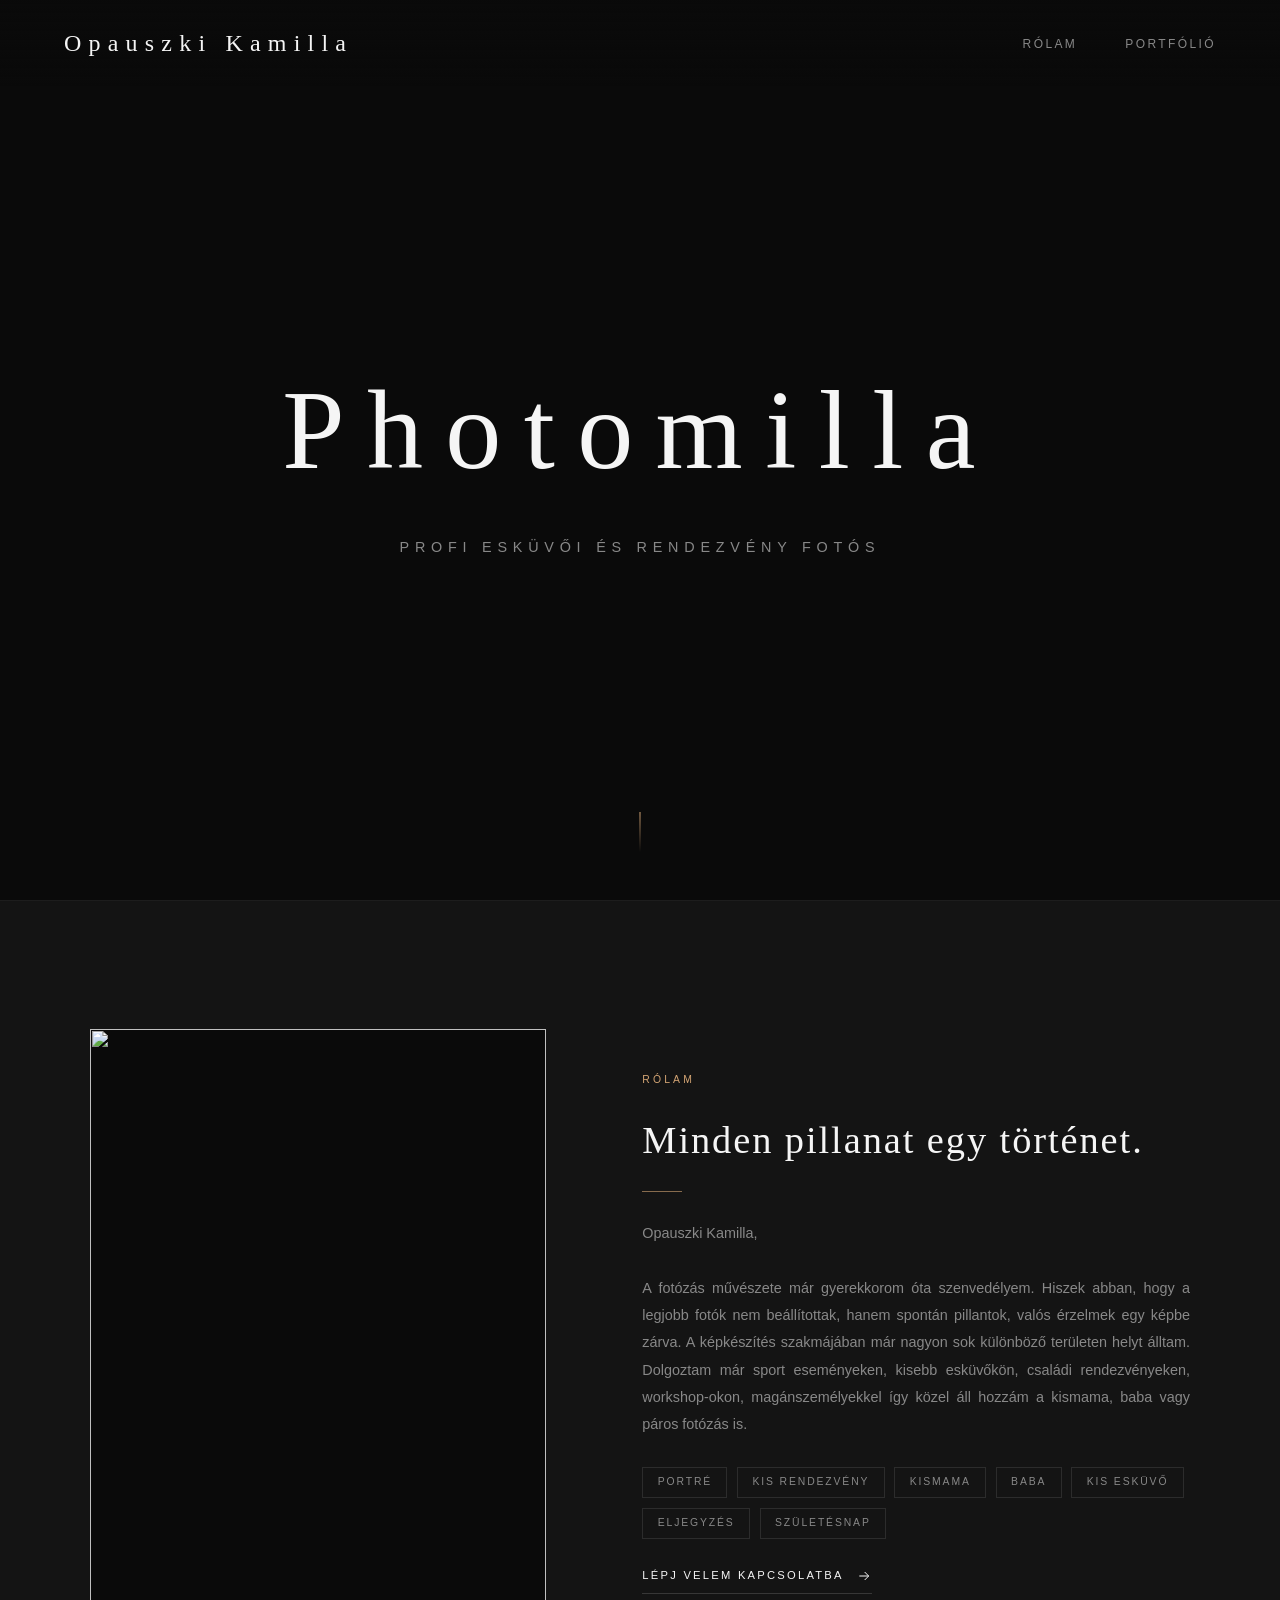
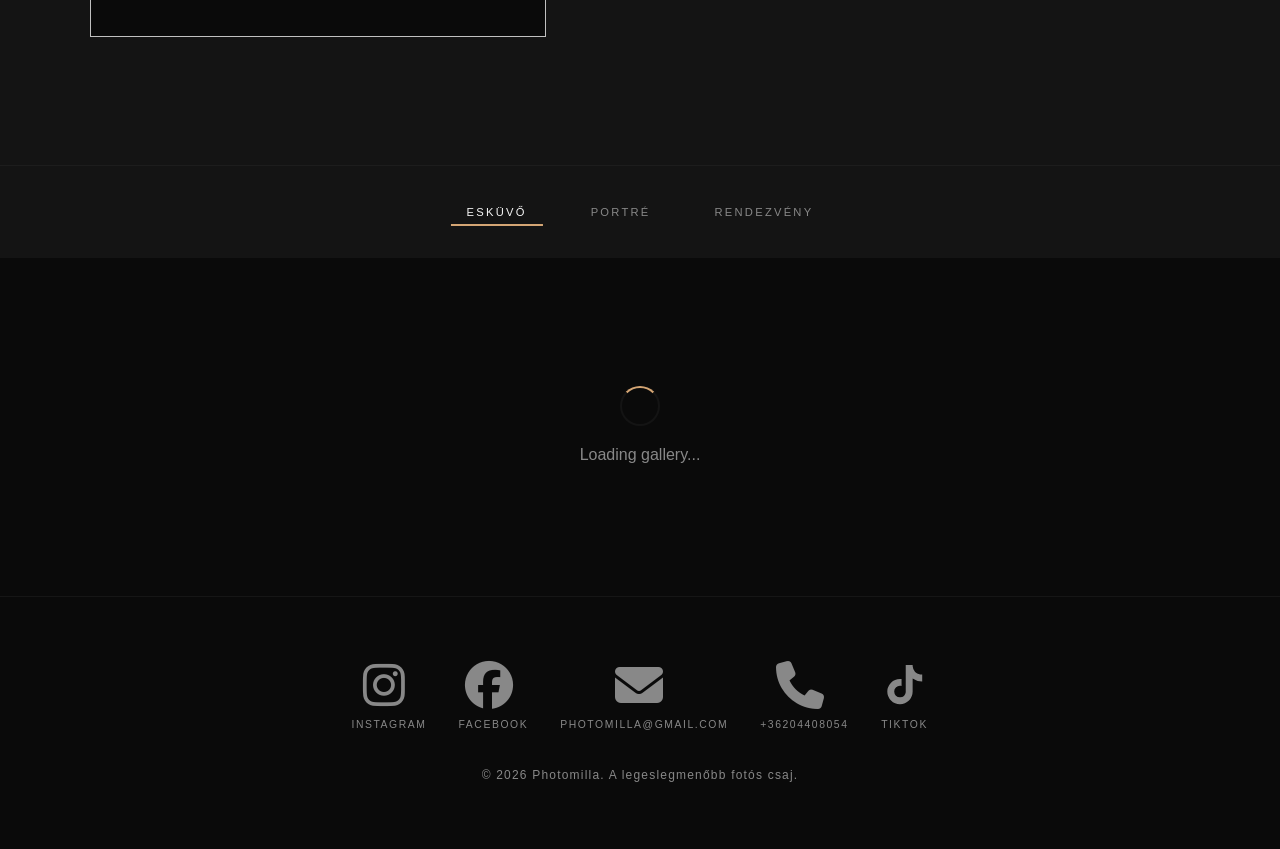
==== index.html @ 918bc302 "Added hamburger menu" ====
<!DOCTYPE html>
<html lang="en">

<head>
    <link rel="icon" type="image/png" href="./images/icon.png">
    <meta charset="UTF-8">
    <meta name="viewport" content="width=device-width, initial-scale=1.0">
    <title>Photomilla</title>
    <link rel="stylesheet" href="https://cdnjs.cloudflare.com/ajax/libs/font-awesome/6.5.0/css/all.min.css">
    <link rel="stylesheet" href="style.css" />
</head>

<body>
    <header>
        <a href="#" class="logo">Opauszki Kamilla</a>
        <button class="hamburger" id="hamburger" aria-label="Menu">
            <span></span>
            <span></span>
            <span></span>
        </button>
        <nav id="nav">
            <ul>
                <li><a href="#about" class="active">Rólam</a></li>
                <li><a href="#pictures">Portfólió</a></li>
            </ul>
        </nav>
    </header>

    <section id="hero" class="hero">
        <div class="hero-bg" id="heroBg"></div>
        <h1>Photomilla</h1>
        <p>Profi esküvői és rendezvény fotós</p>
        <div class="scroll-indicator">
            <span></span>
        </div>
    </section>

    <section id="about" class="about-section">
        <div class="about-inner">
            <div class="about-photo-col">
                <div class="about-photo-frame">
                    <img src="./images/profile.png">
                </div>
            </div>

            <div class="about-text-col">
                <span class="about-eyebrow">Rólam</span>
                <h2 class="about-heading">Minden pillanat egy történet.</h2>
                <div class="about-line"></div>
                <p class="about-bio">
                    Opauszki Kamilla,
                    <br>
                    <br>
                    A fotózás művészete már gyerekkorom óta szenvedélyem. Hiszek abban, hogy a legjobb fotók nem
                    beállítottak, hanem spontán pillantok, valós érzelmek egy képbe zárva.
                    A képkészítés szakmájában már nagyon sok különböző területen helyt álltam. Dolgoztam már sport
                    eseményeken, kisebb esküvőkön, családi rendezvényeken, workshop-okon, magánszemélyekkel így
                    közel áll hozzám a kismama, baba vagy páros fotózás is.
                </p>
                <div class="about-tags">
                    <span class="about-tag">Portré</span>
                    <span class="about-tag">Kis rendezvény</span>
                    <span class="about-tag">Kismama</span>
                    <span class="about-tag">Baba</span>
                    <span class="about-tag">Kis esküvő</span>
                    <span class="about-tag">Eljegyzés</span>
                    <span class="about-tag">Születésnap</span>
                </div>
                <a href="#contacts" class="about-cta">
                    Lépj velem kapcsolatba
                    <svg width="16" height="16" viewBox="0 0 24 24" fill="none" stroke="currentColor"
                        stroke-width="1.5">
                        <path d="M5 12h14M13 6l6 6-6 6" />
                    </svg>
                </a>
            </div>
        </div>
    </section>




    <div id="pictures" class="filter-bar">
        <!--<button class="filter-btn active" data-filter="all">Összes</button>-->
        <button class="filter-btn active" data-filter="wedding">Esküvő</button>
        <button class="filter-btn" data-filter="portrait">Portré</button>
        <button class="filter-btn" data-filter="event">Rendezvény</button>
    </div>

    <main class="gallery-container">
        <div class="loading" id="loading">
            <div class="loader"></div>
            <p>Loading gallery...</p>
        </div>
        <div class="gallery" id="gallery"></div>
    </main>

    <div class="lightbox" id="lightbox">
        <button class="lightbox-close" id="lightboxClose">×</button>
        <button class="lightbox-nav lightbox-prev" id="lightboxPrev">←</button>
        <button class="lightbox-nav lightbox-next" id="lightboxNext">→</button>
        <div class="lightbox-content">
            <img src="" alt="" id="lightboxImg">
            <div class="lightbox-info">
                <h3 id="lightboxTitle"></h3>
                <p id="lightboxCategory"></p>
            </div>
        </div>
    </div>

    <footer>
        <div id="contacts" class="social-links">
            <a href="https://www.instagram.com/photomilla/"><i class="fa-brands fa-instagram"></i>
                <span>Instagram</span>
            </a>
            <a href="https://www.facebook.com/kamilla.opauszki">
                <i class="fa-brands fa-facebook"></i>
                <span>facebook</span>
            </a>
            <a href="mailto:photomilla@gmail.com">
                <i class="fa-solid fa-envelope"></i>
                <span>photomilla@gmail.com</span>
            </a>
            <a href="tel:+36204408054">
                <i class="fa-solid fa-phone"></i>
                <span>+36204408054</span>
            </a>
            <a href="https://www.tiktok.com/@photomilla">
                <svg width="1em" height="1em" viewBox="0 0 24 24" fill="currentColor" style="vertical-align: middle;">
                    <path
                        d="M19.59 6.69a4.83 4.83 0 0 1-3.77-4.25V2h-3.45v13.67a2.89 2.89 0 0 1-2.88 2.5 2.89 2.89 0 0 1-2.89-2.89 2.89 2.89 0 0 1 2.89-2.89c.28 0 .54.04.79.1V9.01a6.33 6.33 0 0 0-.79-.05 6.34 6.34 0 0 0-6.34 6.34 6.34 6.34 0 0 0 6.34 6.34 6.34 6.34 0 0 0 6.33-6.34V8.69a8.18 8.18 0 0 0 4.78 1.52V6.75a4.85 4.85 0 0 1-1.01-.06z" />
                </svg>
                <span>TikTok</span>
            </a>
        </div>
        <p>© 2026 Photomilla. A legeslegmenőbb fotós csaj.</p>
    </footer>
    <script src="script.js"></script>
</body>

</html>
---- style.css ----
* {
            margin: 0;
            padding: 0;
            box-sizing: border-box;
        }

        html {
            scroll-behavior: smooth;
        }

        :root {
            --bg-primary: #0a0a0a;
            --bg-secondary: #141414;
            --text-primary: #f5f5f5;
            --text-secondary: #888;
            --accent: #d4a574;
            --accent-hover: #e8c4a0;
        }

        body {
            font-family: 'Montserrat', sans-serif;
            background: var(--bg-primary);
            color: var(--text-primary);
            line-height: 1.6;
            overflow-x: hidden;
        }

        /* Header */
        header {
            position: fixed;
            top: 0;
            left: 0;
            right: 0;
            z-index: 1000;
            padding: 1.5rem 4rem;
            display: flex;
            justify-content: space-between;
            align-items: center;
            background: linear-gradient(to bottom, rgba(10, 10, 10, 0.95), transparent);
            transition: background 0.2s ease;
        }

        header.scrolled {
            background: rgba(10, 10, 10, 0.98);
            backdrop-filter: blur(10px);
        }

        header.nav-open {
            background: rgba(10, 10, 10, 0.98);
            backdrop-filter: blur(10px);
            transition: background 0s
        }

        .logo {
            font-family: 'Cormorant Garamond', serif;
            font-size: 1.5rem;
            font-weight: 300;
            letter-spacing: 0.3em;
            color: var(--text-primary);
            text-decoration: none;
        }

        nav ul {
            display: flex;
            list-style: none;
            gap: 3rem;
        }

        nav a {
            color: var(--text-secondary);
            text-decoration: none;
            font-size: 0.75rem;
            font-weight: 500;
            letter-spacing: 0.2em;
            text-transform: uppercase;
            transition: color 0.3s ease;
            position: relative;
        }

        nav a::after {
            content: '';
            position: absolute;
            bottom: -4px;
            left: 0;
            width: 0;
            height: 1px;
            background: var(--accent);
            transition: width 0.3s ease;
        }

        nav a:hover,
        nav a.active {
            color: var(--text-primary);
        }

        nav a:hover::after,
        nav a.active::after {
            width: 100%;
        }

        /* Hero Section */
        .hero {
            height: 100vh;
            display: flex;
            flex-direction: column;
            justify-content: center;
            align-items: center;
            text-align: center;
            padding: 2rem;
            position: relative;
            overflow: hidden;
        }

        .hero::before {
            content: '';
            position: absolute;
            inset: 0;
            background: radial-gradient(ellipse at center, transparent 0%, var(--bg-primary) 70%);
            pointer-events: none;
        }

        .hero-bg {
            position: absolute;
            inset: 0;
            opacity: 0.15;
            background-size: cover;
            background-position: center;
            filter: grayscale(100%);
            transition: opacity 1s ease;
        }

        .hero h1 {
            font-family: 'Cormorant Garamond', serif;
            font-size: clamp(3rem, 10vw, 7rem);
            font-weight: 300;
            letter-spacing: 0.2em;
            margin-bottom: 1rem;
            position: relative;
            z-index: 1;
        }

        .hero p {
            font-size: 0.9rem;
            letter-spacing: 0.4em;
            text-transform: uppercase;
            color: var(--text-secondary);
            position: relative;
            z-index: 1;
        }

        .scroll-indicator {
            position: absolute;
            bottom: 3rem;
            left: 50%;
            transform: translateX(-50%);
            display: flex;
            flex-direction: column;
            align-items: center;
            gap: 0.5rem;
            color: var(--text-secondary);
            font-size: 0.7rem;
            letter-spacing: 0.2em;
            animation: float 2s ease-in-out infinite;
        }

        .scroll-indicator span {
            width: 1px;
            height: 40px;
            background: linear-gradient(to bottom, var(--accent), transparent);
        }

        @keyframes float {

            0%,
            100% {
                transform: translateX(-50%) translateY(0);
            }

            50% {
                transform: translateX(-50%) translateY(10px);
            }
        }

        /* Filter Bar */
        .filter-bar {
            padding: 2rem 4rem;
            display: flex;
            justify-content: center;
            gap: 2rem;
            flex-wrap: wrap;
            background: var(--bg-secondary);
            position: sticky;
            top: 70px;
            z-index: 100;
        }

        .filter-btn {
            background: none;
            border: none;
            color: var(--text-secondary);
            font-family: 'Montserrat', sans-serif;
            font-size: 0.7rem;
            font-weight: 500;
            letter-spacing: 0.2em;
            text-transform: uppercase;
            cursor: pointer;
            padding: 0.5rem 1rem;
            transition: all 0.3s ease;
            position: relative;
        }

        .filter-btn::before {
            content: '';
            position: absolute;
            bottom: 0;
            left: 50%;
            transform: translateX(-50%);
            width: 0;
            height: 2px;
            background: var(--accent);
            transition: width 0.3s ease;
        }

        .filter-btn:hover,
        .filter-btn.active {
            color: var(--text-primary);
        }

        .filter-btn.active::before {
            width: 100%;
        }

        /* Gallery */
        .gallery-container {
            padding: 4rem;
            max-width: 1800px;
            margin: 0 auto;
        }

        .gallery {
            display: grid;
            grid-template-columns: repeat(auto-fill, minmax(350px, 1fr));
            gap: 1.5rem;
        }

        .gallery-item {
            position: relative;
            aspect-ratio: 4/5;
            overflow: hidden;
            cursor: pointer;
            background: var(--bg-secondary);
        }

        .gallery-item img {
            width: 100%;
            height: 100%;
            object-fit: cover;
            transition: transform 0.6s cubic-bezier(0.23, 1, 0.32, 1), filter 0.4s ease;
            filter: grayscale(20%);
        }

        .gallery-item:hover img {
            transform: scale(1.08);
            filter: grayscale(0%);
        }

        .gallery-item .overlay {
            position: absolute;
            inset: 0;
            background: linear-gradient(to top, rgba(0, 0, 0, 0.8) 0%, transparent 50%);
            opacity: 0;
            transition: opacity 0.4s ease;
            display: flex;
            flex-direction: column;
            justify-content: flex-end;
            padding: 2rem;
        }

        .gallery-item:hover .overlay {
            opacity: 1;
        }

        .overlay h3 {
            font-family: 'Cormorant Garamond', serif;
            font-size: 1.5rem;
            font-weight: 400;
            margin-bottom: 0.5rem;
            transform: translateY(20px);
            transition: transform 0.4s ease 0.1s;
        }

        .overlay p {
            font-size: 0.75rem;
            color: var(--text-secondary);
            letter-spacing: 0.1em;
            transform: translateY(20px);
            transition: transform 0.4s ease 0.15s;
        }

        .gallery-item:hover .overlay h3,
        .gallery-item:hover .overlay p {
            transform: translateY(0);
        }

        /* Lightbox */
        .lightbox {
            position: fixed;
            inset: 0;
            background: rgba(0, 0, 0, 0.95);
            z-index: 2000;
            display: flex;
            align-items: center;
            justify-content: center;
            opacity: 0;
            visibility: hidden;
            transition: all 0.4s ease;
        }

        .lightbox.active {
            opacity: 1;
            visibility: visible;
        }

        .lightbox-content {
            max-width: 90vw;
            max-height: 90vh;
            position: relative;
        }

        .lightbox-content img {
            max-width: 100%;
            max-height: 85vh;
            object-fit: contain;
            transform: scale(0.9);
            transition: transform 0.4s ease;
        }

        .lightbox.active .lightbox-content img {
            transform: scale(1);
        }

        .lightbox-close {
            position: absolute;
            top: 2rem;
            right: 2rem;
            width: 50px;
            height: 50px;
            background: none;
            border: 1px solid var(--text-secondary);
            border-radius: 50%;
            color: var(--text-primary);
            font-size: 1.5rem;
            cursor: pointer;
            transition: all 0.3s ease;
            display: flex;
            align-items: center;
            justify-content: center;
        }

        .lightbox-close:hover {
            border-color: var(--accent);
            color: var(--accent);
            transform: rotate(90deg);
        }

        .lightbox-nav {
            position: absolute;
            top: 50%;
            transform: translateY(-50%);
            background: none;
            border: 1px solid var(--text-secondary);
            width: 60px;
            height: 60px;
            color: var(--text-primary);
            font-size: 1.2rem;
            cursor: pointer;
            transition: all 0.3s ease;
            display: flex;
            align-items: center;
            justify-content: center;
        }

        .lightbox-nav:hover {
            border-color: var(--accent);
            color: var(--accent);
        }

        .lightbox-prev {
            left: 2rem;
        }

        .lightbox-next {
            right: 2rem;
        }

        .lightbox-info {
            text-align: center;
            margin-top: 1.5rem;
        }

        .lightbox-info h3 {
            font-family: 'Cormorant Garamond', serif;
            font-size: 1.5rem;
            font-weight: 400;
        }

        .lightbox-info p {
            color: var(--text-secondary);
            font-size: 0.8rem;
            margin-top: 0.5rem;
        }

        /* Loading State */
        .loading {
            display: flex;
            flex-direction: column;
            align-items: center;
            justify-content: center;
            padding: 4rem;
            color: var(--text-secondary);
        }

        .loader {
            width: 40px;
            height: 40px;
            border: 2px solid var(--bg-secondary);
            border-top-color: var(--accent);
            border-radius: 50%;
            animation: spin 1s linear infinite;
            margin-bottom: 1rem;
        }

        @keyframes spin {
            to {
                transform: rotate(360deg);
            }
        }

        /* Footer */
        footer {
            padding: 4rem;
            text-align: center;
            border-top: 1px solid rgba(255, 255, 255, 0.05);
        }

        footer p {
            color: var(--text-secondary);
            font-size: 0.75rem;
            letter-spacing: 0.1em;
        }

        .social-links {
            display: flex;
            justify-content: center;
            gap: 2rem;
            margin-bottom: 2rem;
        }

        .social-links a {
            color: var(--text-secondary);
            text-decoration: none;
            font-size: 3rem;
            letter-spacing: 0.2em;
            text-transform: uppercase;
            transition: color 0.3s ease;
            display: flex;
            flex-direction: column;
            align-items: center;
            gap: 0.5rem;
        }

        .social-links a span {
            font-size: 0.65rem;
            letter-spacing: 0.15em;
            text-transform: uppercase;
        }

        Ł .social-links a:hover {
            color: var(--accent);
        }

        .hamburger {
            display: none;
            flex-direction: column;
            gap: 5px;
            background: none;
            border: none;
            cursor: pointer;
            padding: 4px;
        }

        .hamburger span {
            display: block;
            width: 24px;
            height: 1px;
            background: var(--text-primary);
        }

        @media (max-width: 768px) {
            .hamburger {
                display: flex;
            }

            nav {
                position: absolute;
                top: 100%;
                left: 0;
                /* add this */
                right: 0;
                /* was: right: 1.5rem */
                background: rgba(10, 10, 10, 0.95);
                backdrop-filter: blur(12px);
                border-top: 1px solid rgba(255, 255, 255, 0.06);
                border-bottom: 1px solid rgba(255, 255, 255, 0.06);
                display: none;
                padding: 0.75rem 0;
            }

            @keyframes dropDown {
                from {
                    opacity: 0;
                    transform: translateY(-8px);
                }

                to {
                    opacity: 1;
                    transform: translateY(0);
                }
            }

            nav.open {
                display: block;
                animation: dropDown 0.2s ease forwards;
            }

            nav ul {
                flex-direction: column;
                gap: 0;
            }

            nav a {
                display: block;
                padding: 0.85rem 1.75rem;
                font-size: 0.65rem;
                letter-spacing: 0.25em;
                color: var(--text-secondary);
                border-left: 1px solid transparent;
                transition: color 0.2s ease, border-color 0.2s ease, padding 0.2s ease;
            }

            nav a:hover,
            nav a.active {
                color: var(--accent);
                border-left-color: var(--accent);
                padding-left: 2.25rem;
            }

            nav a::after {
                display: none;
            }
        }

        /* Animations */
        .fade-in {
            opacity: 0;
            transform: translateY(30px);
            animation: fadeIn 0.6s ease forwards;
        }

        @keyframes fadeIn {
            to {
                opacity: 1;
                transform: translateY(0);
            }
        }

        .gallery-item:nth-child(1) {
            animation-delay: 0.1s;
        }

        .gallery-item:nth-child(2) {
            animation-delay: 0.15s;
        }

        .gallery-item:nth-child(3) {
            animation-delay: 0.2s;
        }

        .gallery-item:nth-child(4) {
            animation-delay: 0.25s;
        }

        .gallery-item:nth-child(5) {
            animation-delay: 0.3s;
        }

        .gallery-item:nth-child(6) {
            animation-delay: 0.35s;
        }



        .about-section {
            background: var(--bg-secondary);
            padding: 8rem 4rem;
            border-top: 1px solid rgba(255, 255, 255, 0.04);
            border-bottom: 1px solid rgba(255, 255, 255, 0.04);
        }

        .about-inner {
            max-width: 1100px;
            margin: 0 auto;
            display: grid;
            grid-template-columns: 1fr 1.2fr;
            gap: 6rem;
            align-items: center;
        }

        /* Photo column */
        .about-photo-col {
            position: relative;
        }

        .circular_image {
            width: 200px;
            height: 200px;
            border-radius: 50%;
            overflow: hidden;
            background-color: blue;
            display: inline-block;
            vertical-align: middle;
        }

        .circular_image img {
            width: 100%;
        }

        .about-photo-frame {
            position: relative;
            aspect-ratio: 3/4;
            overflow: hidden;
            background: var(--bg-primary);
        }

        .about-photo-frame img {
            width: 100%;
            height: 100%;
            object-fit: cover;
            object-position: top;
            display: block;
            filter: grayscale(15%);
            transition: filter 0.5s ease;
            position: relative;
            z-index: 1;
        }

        /* Text column */
        .about-text-col {
            display: flex;
            flex-direction: column;
            gap: 1.75rem;
        }

        .about-eyebrow {
            font-size: 0.65rem;
            font-weight: 500;
            letter-spacing: 0.3em;
            text-transform: uppercase;
            color: var(--accent);
        }

        .about-heading {
            font-family: 'Cormorant Garamond', serif;
            font-size: clamp(2rem, 3vw, 2.7rem);
            font-weight: 300;
            line-height: 1.2;
            letter-spacing: 0.05em;
            color: var(--text-primary);
        }

        .about-line {
            width: 40px;
            height: 1px;
            background: var(--accent);
            opacity: 0.6;
        }

        .about-bio {
            font-size: 0.9rem;
            line-height: 1.9;
            text-align: justify;
            color: var(--text-secondary);
        }

        .about-tags {
            display: flex;
            flex-wrap: wrap;
            gap: 0.6rem;
        }

        .about-tag {
            font-size: 0.65rem;
            font-weight: 500;
            letter-spacing: 0.18em;
            text-transform: uppercase;
            color: var(--text-secondary);
            border: 1px solid rgba(255, 255, 255, 0.1);
            padding: 0.4rem 0.9rem;
            transition: border-color 0.3s ease, color 0.3s ease;
        }

        .about-tag:hover {
            border-color: var(--accent);
            color: var(--accent);
        }

        .about-cta {
            display: inline-flex;
            align-items: center;
            gap: 0.75rem;
            font-size: 0.7rem;
            font-weight: 500;
            letter-spacing: 0.2em;
            text-transform: uppercase;
            color: var(--text-primary);
            text-decoration: none;
            border-bottom: 1px solid rgba(255, 255, 255, 0.15);
            padding-bottom: 0.5rem;
            width: fit-content;
            transition: border-color 0.3s ease, color 0.3s ease, gap 0.3s ease;
        }

        .about-cta:hover {
            color: var(--accent);
            border-color: var(--accent);
            gap: 1.1rem;
        }

        /* Responsive */
        @media (max-width: 900px) {
            .about-section {
                padding: 5rem 2rem;
            }

            .about-inner {
                grid-template-columns: 1fr;
                gap: 3rem;
            }

            .about-photo-frame {
                max-width: 360px;
                margin: 0 auto;
            }

            .about-photo-frame::after {
                display: none;
            }

            .about-text-col {
                gap: 1.25rem;
            }
        }
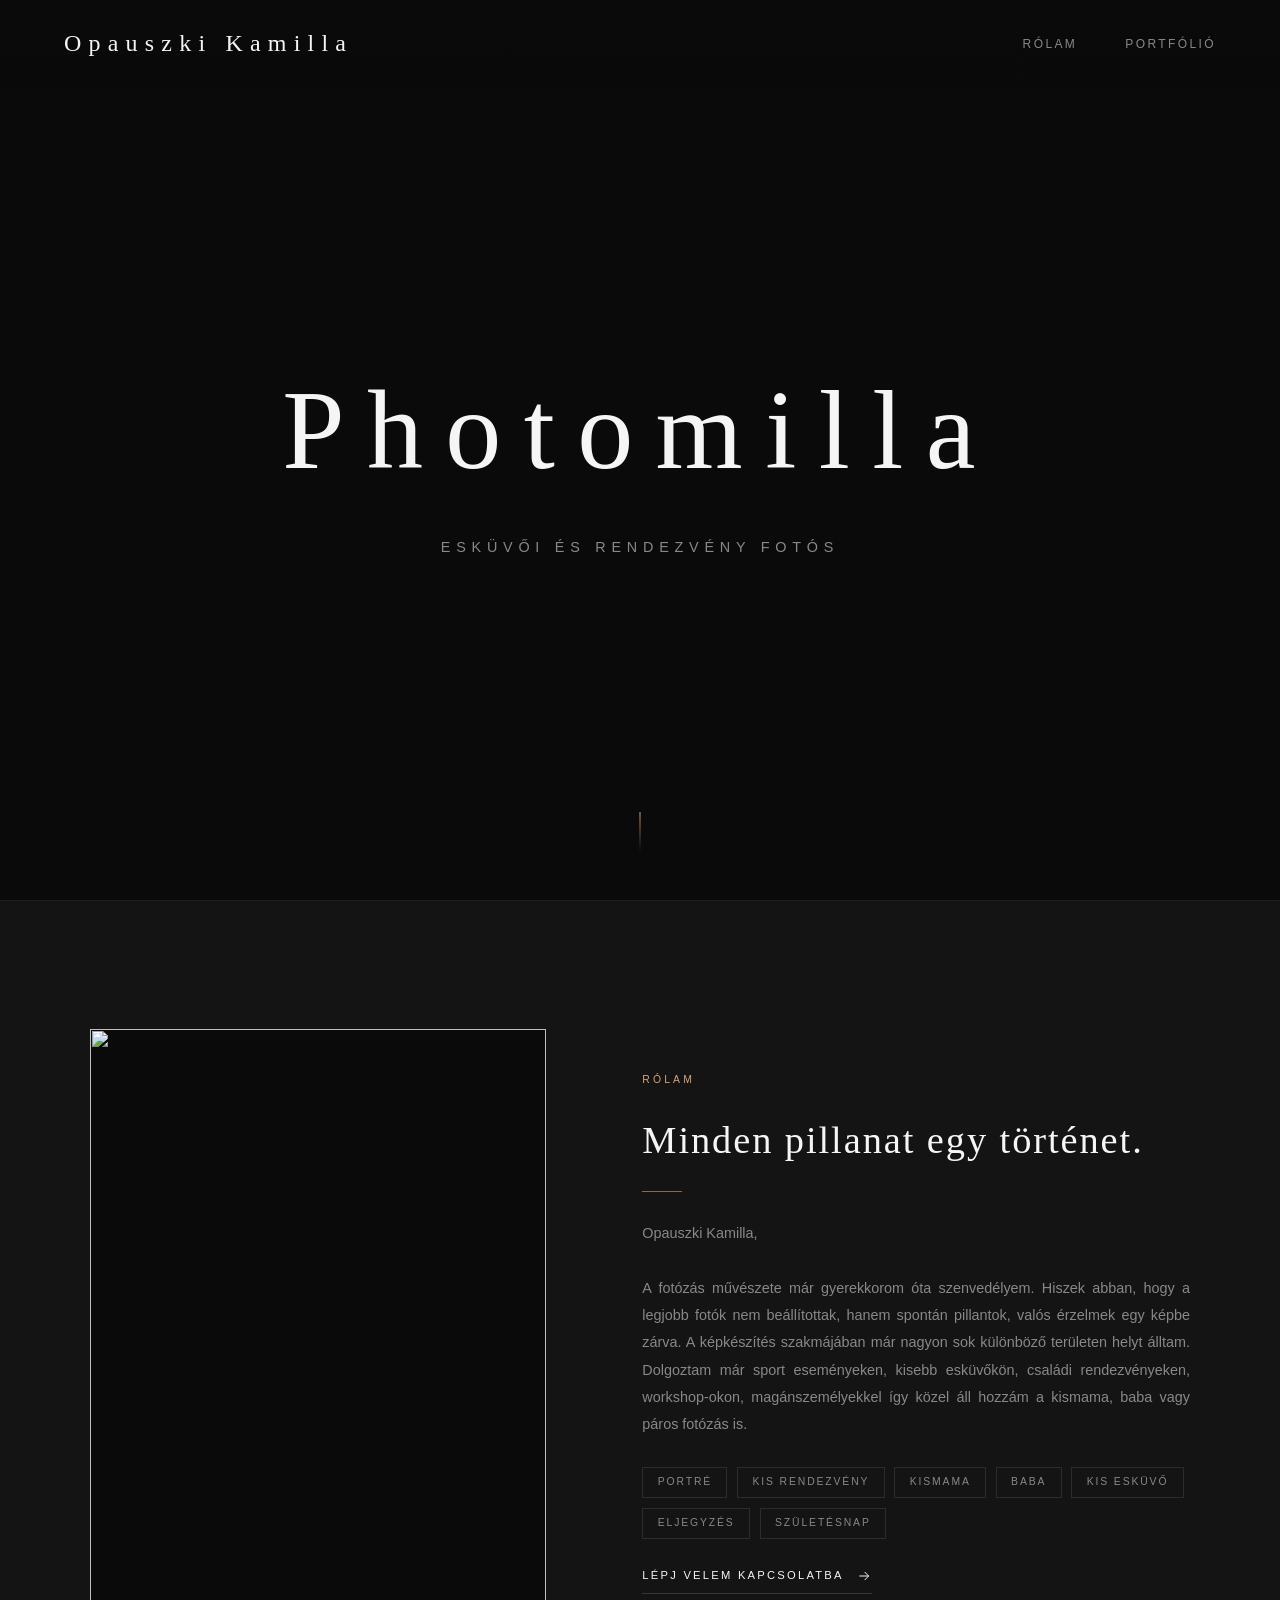
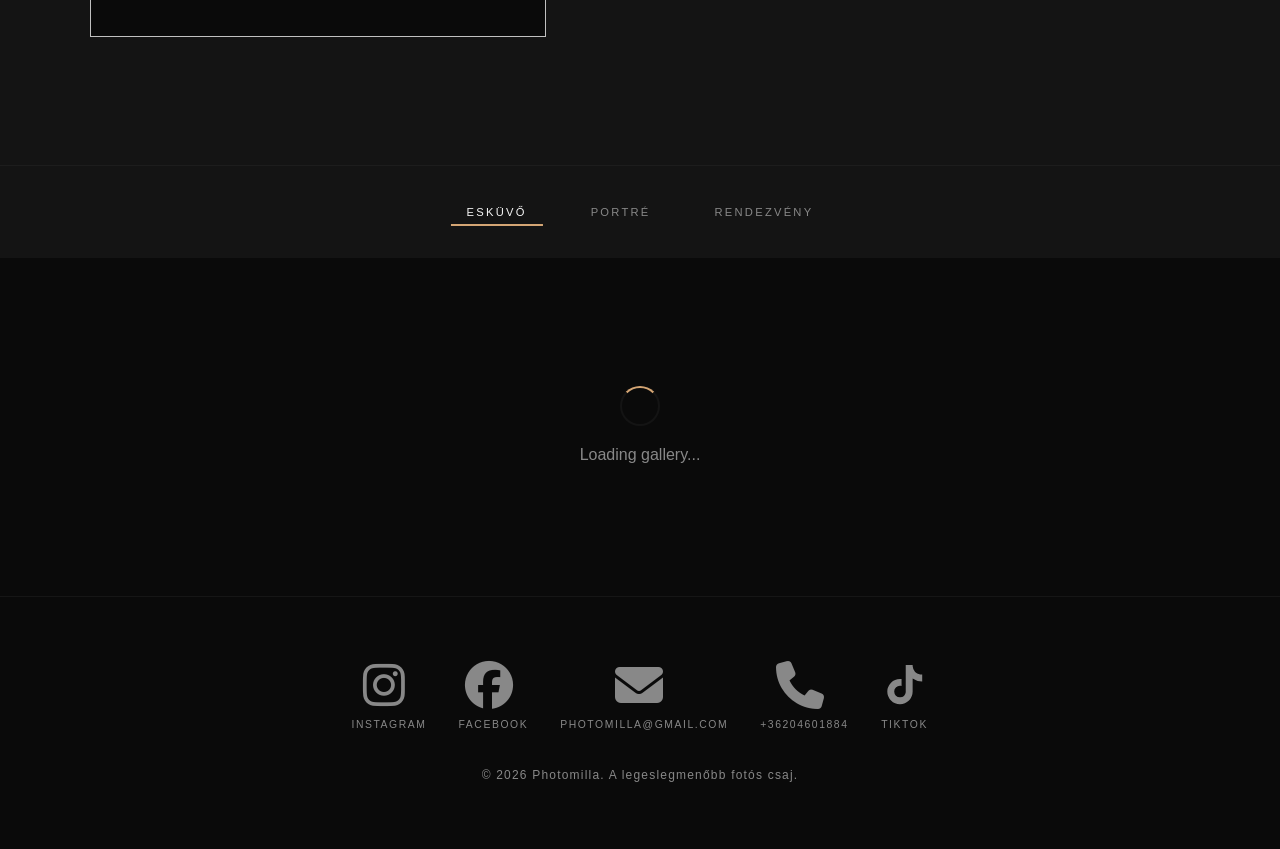
==== commit 1cc4b82a: "Website update" ====
--- a/index.html
+++ b/index.html
@@ -29,7 +29,7 @@
     <section id="hero" class="hero">
         <div class="hero-bg" id="heroBg"></div>
         <h1>Photomilla</h1>
-        <p>Profi esküvői és rendezvény fotós</p>
+        <p>Esküvői és rendezvény fotós</p>
         <div class="scroll-indicator">
             <span></span>
         </div>
@@ -102,6 +102,9 @@
         <div class="lightbox-content">
             <img src="" alt="" id="lightboxImg">
             <div class="lightbox-info">
+                <div class="lightbox-hint">
+                    <span>← koppints a navigáláshoz →</span>
+                </div>
                 <h3 id="lightboxTitle"></h3>
                 <p id="lightboxCategory"></p>
             </div>
@@ -123,9 +126,9 @@
             </a>
             <a href="tel:+36204408054">
                 <i class="fa-solid fa-phone"></i>
-                <span>+36204408054</span>
+                <span>+36204601884</span>
             </a>
-            <a href="https://www.tiktok.com/@photomilla">
+            <a href="https://www.tiktok.com/@photomilla415">
                 <svg width="1em" height="1em" viewBox="0 0 24 24" fill="currentColor" style="vertical-align: middle;">
                     <path
                         d="M19.59 6.69a4.83 4.83 0 0 1-3.77-4.25V2h-3.45v13.67a2.89 2.89 0 0 1-2.88 2.5 2.89 2.89 0 0 1-2.89-2.89 2.89 2.89 0 0 1 2.89-2.89c.28 0 .54.04.79.1V9.01a6.33 6.33 0 0 0-.79-.05 6.34 6.34 0 0 0-6.34 6.34 6.34 6.34 0 0 0 6.34 6.34 6.34 6.34 0 0 0 6.33-6.34V8.69a8.18 8.18 0 0 0 4.78 1.52V6.75a4.85 4.85 0 0 1-1.01-.06z" />
--- a/style.css
+++ b/style.css
@@ -4,8 +4,11 @@
             box-sizing: border-box;
         }
 
-        html {
+        html,
+        body {
             scroll-behavior: smooth;
+            overflow-x: hidden;
+            max-width: 100%;
         }
 
         :root {
@@ -410,6 +413,42 @@
             margin-top: 0.5rem;
         }
 
+        .lightbox-hint {
+            text-align: center;
+            margin-top: 1rem;
+            color: var(--text-secondary);
+            font-size: 0.65rem;
+            letter-spacing: 0.2em;
+            text-transform: uppercase;
+            opacity: 0;
+            animation: fadeHint 3s ease forwards;
+            animation-delay: 0.5s;
+        }
+
+        @keyframes fadeHint {
+            0% {
+                opacity: 0;
+            }
+
+            20% {
+                opacity: 1;
+            }
+
+            80% {
+                opacity: 1;
+            }
+
+            100% {
+                opacity: 0;
+            }
+        }
+
+        @media (min-width: 769px) {
+            .lightbox-hint {
+                display: none;
+            }
+        }
+
         /* Loading State */
         .loading {
             display: flex;
@@ -501,13 +540,12 @@
                 display: flex;
             }
 
+
             nav {
                 position: absolute;
                 top: 100%;
                 left: 0;
-                /* add this */
                 right: 0;
-                /* was: right: 1.5rem */
                 background: rgba(10, 10, 10, 0.95);
                 backdrop-filter: blur(12px);
                 border-top: 1px solid rgba(255, 255, 255, 0.06);
@@ -558,6 +596,55 @@
             nav a::after {
                 display: none;
             }
+
+            header {
+                padding: 1rem 1.5rem;
+            }
+
+            .gallery-container {
+                padding: 1.5rem;
+            }
+
+            .filter-bar {
+                padding: 1.5rem;
+                gap: 1rem;
+            }
+
+            .social-links {
+                gap: 1.25rem;
+                flex-wrap: wrap;
+            }
+
+            .social-links a span {
+                display: none;
+            }
+
+            .social-links a {
+                font-size: 1.5rem;
+            }
+
+            .filter-bar {
+                padding: 1rem 1.5rem;
+                gap: 0.5rem;
+                justify-content: flex-start;
+                overflow-x: auto;
+                -webkit-overflow-scrolling: touch;
+                scrollbar-width: none;
+            }
+
+            .filter-bar::-webkit-scrollbar {
+                display: none;
+            }
+
+            .filter-btn {
+                white-space: nowrap;
+                flex-shrink: 0;
+            }
+
+            .lightbox-close {
+                display: none;
+            }
+
         }
 
         /* Animations */
